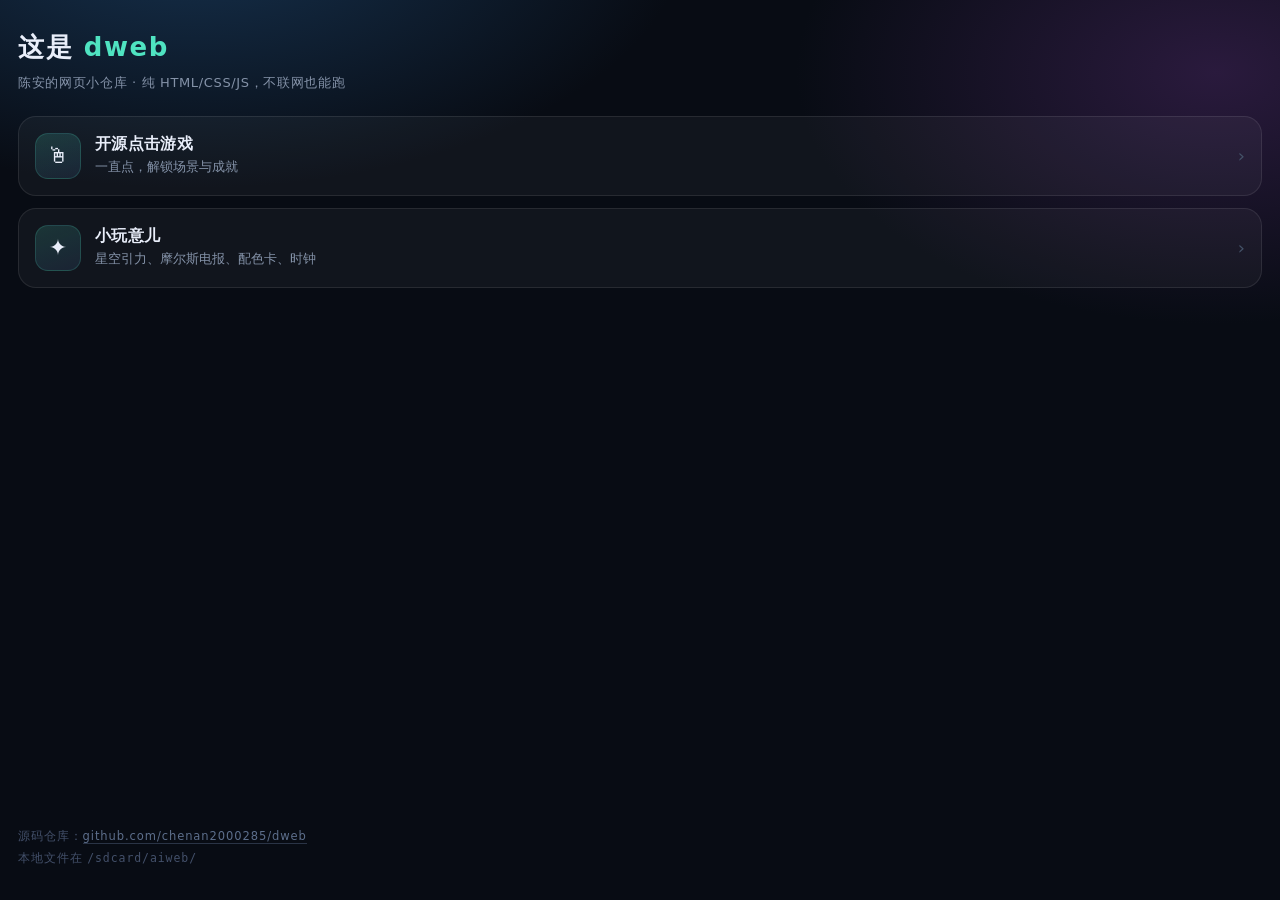
==== index.html @ a1552f93 "初始化：点击游戏 + 小玩意儿" ====
<!DOCTYPE html>
<html lang="zh-CN">
<head>
<meta charset="UTF-8">
<meta name="viewport" content="width=device-width,initial-scale=1,viewport-fit=cover">
<meta name="theme-color" content="#080c14">
<title>dweb · 陈安的网页仓库</title>
<style>
  :root{
    --bg:#080c14; --card:rgba(255,255,255,.04); --line:rgba(255,255,255,.09);
    --text:#e9eefa; --muted:#8492a8; --accent:#4fe3c1;
  }
  *{box-sizing:border-box;-webkit-tap-highlight-color:transparent}
  html,body{margin:0;min-height:100%}
  body{
    background:
      radial-gradient(800px 420px at 15% -8%,#16324f 0%,transparent 62%),
      radial-gradient(700px 420px at 95% 8%,#2a1a3d 0%,transparent 60%),
      var(--bg);
    color:var(--text);font-family:"Noto Sans SC","PingFang SC",system-ui,sans-serif;
    padding:calc(30px + env(safe-area-inset-top)) 18px calc(30px + env(safe-area-inset-bottom));
    min-height:100vh;display:flex;flex-direction:column;gap:22px
  }
  .head h1{margin:0 0 8px;font-size:26px;letter-spacing:.06em}
  .head h1 span{color:var(--accent)}
  .head p{margin:0;font-size:13px;color:var(--muted);letter-spacing:.05em;line-height:1.6}
  .grid{display:flex;flex-direction:column;gap:12px}
  a.card{
    display:flex;align-items:center;gap:14px;text-decoration:none;color:inherit;
    background:var(--card);border:1px solid var(--line);border-radius:18px;padding:16px;
    transition:transform .12s,border-color .2s,background .2s
  }
  a.card:active{transform:scale(.98);background:rgba(255,255,255,.07)}
  .ico{
    width:46px;height:46px;flex:none;border-radius:13px;display:grid;place-items:center;font-size:22px;
    background:linear-gradient(160deg,rgba(79,227,193,.16),rgba(106,168,255,.1));
    border:1px solid rgba(79,227,193,.18)
  }
  .txt{flex:1;min-width:0}
  .txt b{display:block;font-size:15.5px;font-weight:600;letter-spacing:.02em}
  .txt span{display:block;font-size:12.5px;color:var(--muted);margin-top:3px;line-height:1.5}
  .arrow{color:#445268;font-size:18px}
  .foot{margin-top:auto;font-size:11.5px;color:#43506a;letter-spacing:.08em;line-height:1.9}
  .foot a{color:#5d6f8c;text-decoration:none;border-bottom:1px solid #2a3446}
</style>
</head>
<body>
  <header class="head">
    <h1>这是 <span>dweb</span></h1>
    <p>陈安的网页小仓库 · 纯 HTML/CSS/JS，不联网也能跑</p>
  </header>

  <nav class="grid">
    <a class="card" href="clicker/">
      <div class="ico">🖱</div>
      <div class="txt"><b>开源点击游戏</b><span>一直点，解锁场景与成就</span></div>
      <div class="arrow">›</div>
    </a>
    <a class="card" href="toys/">
      <div class="ico">✦</div>
      <div class="txt"><b>小玩意儿</b><span>星空引力、摩尔斯电报、配色卡、时钟</span></div>
      <div class="arrow">›</div>
    </a>
  </nav>

  <footer class="foot">
    源码仓库：<a href="https://github.com/chenan2000285/dweb">github.com/chenan2000285/dweb</a><br>
    本地文件在 <code>/sdcard/aiweb/</code>
  </footer>
</body>
</html>
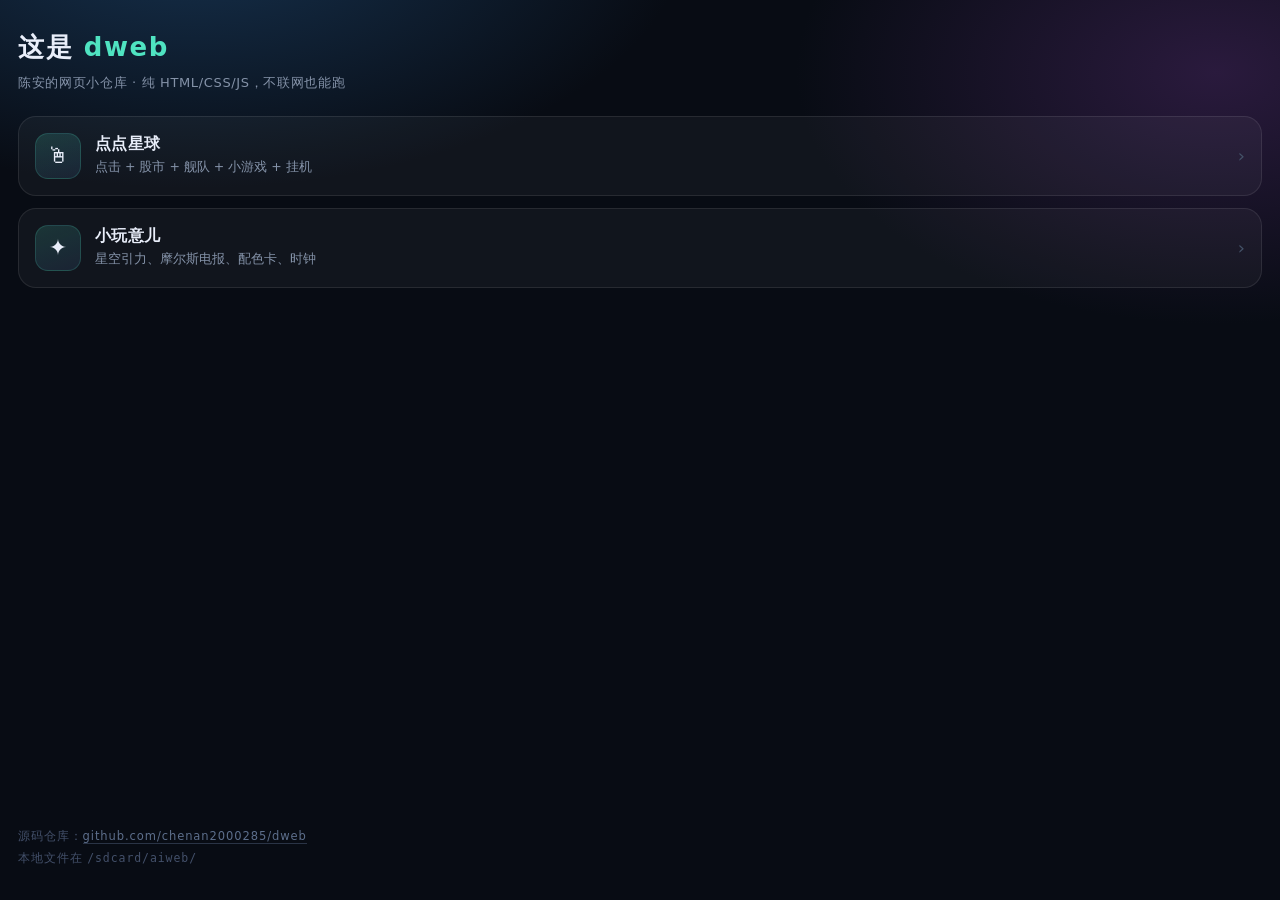
==== commit 39e2769c: "更新 11-20 22:02" ====
--- a/index.html
+++ b/index.html
@@ -53,7 +53,7 @@
   <nav class="grid">
     <a class="card" href="clicker/">
       <div class="ico">🖱</div>
-      <div class="txt"><b>开源点击游戏</b><span>一直点，解锁场景与成就</span></div>
+      <div class="txt"><b>点点星球</b><span>点击 + 股市 + 舰队 + 小游戏 + 挂机</span></div>
       <div class="arrow">›</div>
     </a>
     <a class="card" href="toys/">
